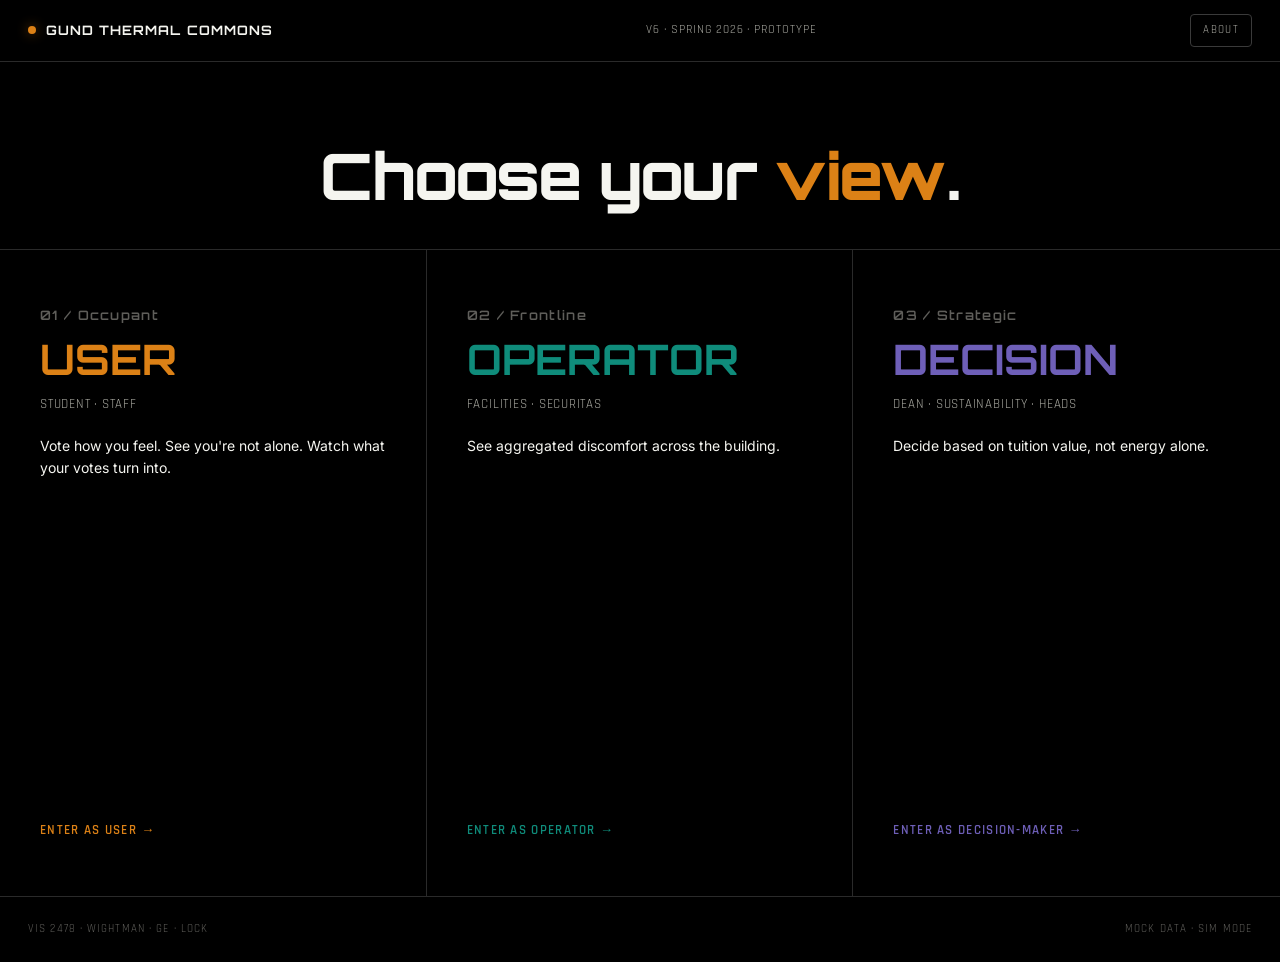
==== index.html @ e9ccb4f0 "Add files via upload" ====
<!DOCTYPE html>
<html lang="en">
<head>
<meta charset="UTF-8">
<meta name="viewport" content="width=device-width, initial-scale=1.0">
<title>Gund Thermal Commons</title>
<link rel="stylesheet" href="shared.css">
</head>
<body>

<header class="topbar">
  <div class="brand">
    <span class="dot"></span>
    Gund Thermal Commons
  </div>
  <div class="center">v6 · Spring 2026 · prototype</div>
  <div class="right">
    <a href="about.html" class="about-link">About</a>
  </div>
</header>

<div class="landing">

  <div class="landing-hero">
    <h1>Choose your <span class="accent">view</span>.</h1>
  </div>

  <div class="entries">

    <a class="entry user" href="user.html">
      <div>
        <div class="num">01 / Occupant</div>
        <h2>USER</h2>
        <div class="role-desc">Student · Staff</div>
        <p class="body-desc">
          Vote how you feel. See you're not alone. Watch what your votes turn into.
        </p>
      </div>
      <div class="arrow-cta">Enter as User →</div>
    </a>

    <a class="entry operator" href="operator.html">
      <div>
        <div class="num">02 / Frontline</div>
        <h2>OPERATOR</h2>
        <div class="role-desc">Facilities · Securitas</div>
        <p class="body-desc">
          See aggregated discomfort across the building.
        </p>
      </div>
      <div class="arrow-cta">Enter as Operator →</div>
    </a>

    <a class="entry decision" href="decision.html">
      <div>
        <div class="num">03 / Strategic</div>
        <h2>DECISION</h2>
        <div class="role-desc">Dean · Sustainability · Heads</div>
        <p class="body-desc">
          Decide based on tuition value, not energy alone.
        </p>
      </div>
      <div class="arrow-cta">Enter as Decision-Maker →</div>
    </a>

  </div>

  <div class="landing-foot">
    <div>VIS 2478 · Wightman · Ge · Lock</div>
    <div>Mock data · Sim mode</div>
  </div>

</div>

</body>
</html>
---- shared.css ----
/* =========================================================================
   GUND THERMAL COMMONS · v6
   Shared visual system across landing + 3 modes + about
   ========================================================================= */

@import url('https://fonts.googleapis.com/css2?family=Orbitron:wght@400;500;600;700;800;900&family=Rajdhani:wght@300;400;500;600;700&family=Inter:wght@300;400;500;600;700&display=swap');

:root {
  /* ---- type ---- */
  --font-display: 'Orbitron', sans-serif;
  --font-h:       'Rajdhani', sans-serif;
  --font-body:    'Inter', sans-serif;

  /* ---- brand ---- */
  --brand-orange: #DC8116;
  --brand-blue:   #2E47CC;

  /* ---- mode accents ---- */
  --user-accent:     var(--brand-orange);  /* warm */
  --user-warm-1:     #E24B4A;              /* very-warm */
  --user-warm-2:     #DC8116;              /* warm */
  --user-neutral:    #C8C5BC;              /* fine */
  --user-cool-1:     #5CB0FF;              /* cold */
  --user-cool-2:     #2E47CC;              /* very-cold */

  --op-accent:       #0F8C7B;              /* teal-leaning bold */
  --op-alert:        #E24B4A;
  --op-confirm:      #4FBB8E;

  --dec-accent:      #3C3489;              /* deep purple, calm */
  --dec-accent-2:    #6E5FB8;              /* lighter purple */

  /* ---- surfaces ---- */
  --bg:           #000000;
  --surface-0:    #0A0A0A;
  --surface-1:    #131313;
  --surface-2:    #1B1B1B;
  --surface-3:    #232323;
  --line:         #2A2A2A;
  --line-strong:  #3A3A3A;

  /* ---- text ---- */
  --text-hi:      #F5F5F0;
  --text-mid:     #A8A8A0;
  --text-low:     #5F5E5A;
  --text-dim:     #38362F;

  /* ---- spacing ---- */
  --gap-xs:  4px;
  --gap-sm:  8px;
  --gap-md:  16px;
  --gap-lg:  24px;
  --gap-xl:  40px;
  --gap-2xl: 64px;

  /* ---- radii ---- */
  --r-sm: 4px;
  --r-md: 8px;
  --r-lg: 12px;
}

/* =========================================================================
   reset
   ========================================================================= */

*, *::before, *::after { box-sizing: border-box; }
html, body { margin: 0; padding: 0; }
body {
  background: var(--bg);
  color: var(--text-hi);
  font-family: var(--font-body);
  font-size: 14px;
  line-height: 1.5;
  -webkit-font-smoothing: antialiased;
  min-height: 100vh;
}
a { color: inherit; text-decoration: none; }
button {
  font-family: inherit;
  font-size: inherit;
  background: none;
  border: none;
  color: inherit;
  cursor: pointer;
  padding: 0;
}
ul, ol { padding: 0; margin: 0; list-style: none; }

/* =========================================================================
   typography utilities
   ========================================================================= */

.t-display {
  font-family: var(--font-display);
  font-weight: 700;
  letter-spacing: -0.01em;
  line-height: 1;
}
.t-display-light {
  font-family: var(--font-display);
  font-weight: 400;
  letter-spacing: 0;
}
.t-h {
  font-family: var(--font-h);
  font-weight: 600;
  letter-spacing: 0.02em;
  text-transform: uppercase;
}
.t-h-light {
  font-family: var(--font-h);
  font-weight: 400;
  letter-spacing: 0.05em;
  text-transform: uppercase;
}
.t-mono-num {
  font-family: var(--font-display);
  font-weight: 500;
  font-variant-numeric: tabular-nums;
  letter-spacing: 0;
}

.eyebrow {
  font-family: var(--font-h);
  font-weight: 500;
  font-size: 11px;
  letter-spacing: 0.18em;
  text-transform: uppercase;
  color: var(--text-low);
}

/* =========================================================================
   topbar (shared across modes)
   ========================================================================= */

.topbar {
  display: flex;
  align-items: center;
  justify-content: space-between;
  padding: 14px 28px;
  border-bottom: 1px solid var(--line);
  background: var(--bg);
  position: sticky;
  top: 0;
  z-index: 50;
}
.topbar .brand {
  display: flex;
  align-items: center;
  gap: 10px;
  font-family: var(--font-display);
  font-weight: 700;
  font-size: 13px;
  letter-spacing: 0.08em;
  text-transform: uppercase;
}
.topbar .brand .dot {
  width: 8px;
  height: 8px;
  border-radius: 50%;
  background: var(--brand-orange);
  box-shadow: 0 0 12px rgba(220, 129, 22, 0.5);
}
.topbar .center {
  display: flex;
  align-items: center;
  gap: 24px;
  font-family: var(--font-h);
  font-size: 12px;
  letter-spacing: 0.08em;
  text-transform: uppercase;
  color: var(--text-mid);
}
.topbar .right {
  display: flex;
  align-items: center;
  gap: 12px;
}

/* mode switcher in topbar */
.mode-switch {
  display: flex;
  align-items: center;
  gap: 0;
  border: 1px solid var(--line-strong);
  border-radius: var(--r-sm);
  overflow: hidden;
}
.mode-switch a {
  padding: 7px 14px;
  font-family: var(--font-h);
  font-size: 11px;
  font-weight: 500;
  letter-spacing: 0.12em;
  text-transform: uppercase;
  color: var(--text-mid);
  border-right: 1px solid var(--line-strong);
  transition: background 0.15s, color 0.15s;
}
.mode-switch a:last-child { border-right: none; }
.mode-switch a:hover { color: var(--text-hi); background: var(--surface-1); }
.mode-switch a.active.user     { background: var(--user-accent);  color: #000; }
.mode-switch a.active.operator { background: var(--op-accent);    color: #000; }
.mode-switch a.active.decision { background: var(--dec-accent-2); color: #fff; }

.about-link {
  font-family: var(--font-h);
  font-size: 11px;
  letter-spacing: 0.12em;
  text-transform: uppercase;
  color: var(--text-mid);
  padding: 7px 12px;
  border: 1px solid var(--line-strong);
  border-radius: var(--r-sm);
}
.about-link:hover { color: var(--text-hi); border-color: var(--text-mid); }

/* mode banner under topbar */
.mode-banner {
  padding: 10px 28px;
  font-family: var(--font-h);
  font-size: 12px;
  font-weight: 500;
  letter-spacing: 0.16em;
  text-transform: uppercase;
  color: #000;
  display: flex;
  align-items: center;
  justify-content: space-between;
}
.mode-banner.user     { background: var(--user-accent); }
.mode-banner.operator { background: var(--op-accent); }
.mode-banner.decision { background: var(--dec-accent-2); color: #fff; }
.mode-banner .right-meta {
  font-family: var(--font-display);
  font-size: 11px;
  letter-spacing: 0.05em;
  font-weight: 500;
}

/* =========================================================================
   layout containers
   ========================================================================= */

main {
  padding: 32px 28px 80px;
  max-width: 1320px;
  margin: 0 auto;
}
section { margin-bottom: 48px; }

/* =========================================================================
   region heads (R1-R7 markers)
   ========================================================================= */

.region-head {
  display: flex;
  align-items: baseline;
  gap: 16px;
  margin-bottom: 16px;
  border-top: 1px solid var(--line);
  padding-top: 16px;
}
.region-head .num {
  font-family: var(--font-display);
  font-weight: 600;
  font-size: 12px;
  color: var(--text-low);
  letter-spacing: 0.05em;
}
.region-head .title {
  font-family: var(--font-h);
  font-weight: 600;
  font-size: 18px;
  letter-spacing: 0.08em;
  text-transform: uppercase;
  color: var(--text-hi);
}
.region-head .desc {
  margin-left: auto;
  font-size: 12px;
  color: var(--text-mid);
}

/* =========================================================================
   cards
   ========================================================================= */

.card {
  background: var(--surface-1);
  border: 1px solid var(--line);
  border-radius: var(--r-md);
  padding: 20px;
}
.card.surface-0  { background: var(--surface-0); }
.card.surface-2  { background: var(--surface-2); }
.card.bordered-orange { border-color: var(--brand-orange); }
.card.bordered-blue   { border-color: var(--brand-blue); }
.card.bordered-teal   { border-color: var(--op-accent); }
.card.bordered-purple { border-color: var(--dec-accent-2); }

.card .lbl {
  font-family: var(--font-h);
  font-weight: 500;
  font-size: 11px;
  letter-spacing: 0.14em;
  text-transform: uppercase;
  color: var(--text-low);
  margin-bottom: 6px;
}
.card .v {
  font-family: var(--font-display);
  font-weight: 700;
  font-size: 32px;
  line-height: 1;
  color: var(--text-hi);
}
.card .v .unit {
  font-family: var(--font-h);
  font-weight: 400;
  font-size: 14px;
  color: var(--text-mid);
  margin-left: 4px;
}
.card .sub {
  margin-top: 10px;
  font-size: 12px;
  color: var(--text-mid);
  line-height: 1.5;
}

/* =========================================================================
   R5 consequence (cross-mode highlighted)
   ========================================================================= */

.consequence {
  background: linear-gradient(135deg, #1a1108 0%, #0F0F0F 60%);
  border: 1px solid var(--brand-orange);
  border-radius: var(--r-md);
  padding: 28px;
  position: relative;
  overflow: hidden;
}
.consequence::before {
  content: '';
  position: absolute;
  top: 0;
  left: 0;
  right: 0;
  height: 2px;
  background: linear-gradient(90deg, var(--brand-orange), transparent);
}
.consequence .eyebrow {
  color: var(--brand-orange);
  margin-bottom: 12px;
}
.consequence .row {
  display: flex;
  gap: 28px;
  margin-bottom: 18px;
  padding-bottom: 18px;
  border-bottom: 1px solid rgba(220, 129, 22, 0.25);
}
.consequence .row:last-of-type { border-bottom: none; padding-bottom: 0; margin-bottom: 0; }
.consequence .row.minor { opacity: 0.5; }
.consequence .row .arrow {
  font-family: var(--font-display);
  color: var(--brand-orange);
  font-size: 22px;
  line-height: 1;
}
.consequence .row .label {
  flex: 1;
  font-family: var(--font-h);
  font-size: 14px;
  font-weight: 500;
  letter-spacing: 0.04em;
  color: var(--text-hi);
}
.consequence .row .label .small {
  display: block;
  font-family: var(--font-body);
  font-size: 11px;
  font-weight: 400;
  color: var(--text-mid);
  letter-spacing: 0;
  text-transform: none;
  margin-top: 4px;
}
.consequence .row .value {
  font-family: var(--font-display);
  font-weight: 700;
  font-size: 26px;
  color: var(--brand-orange);
  text-align: right;
  white-space: nowrap;
}
.consequence .row .value .pct {
  display: block;
  font-family: var(--font-h);
  font-weight: 400;
  font-size: 11px;
  color: var(--text-mid);
  margin-top: 4px;
  letter-spacing: 0.08em;
}
.consequence .footer-line {
  margin-top: 16px;
  font-size: 12px;
  color: var(--text-mid);
  font-style: italic;
  border-top: 1px dashed rgba(220, 129, 22, 0.25);
  padding-top: 14px;
}

/* =========================================================================
   USER mode — vote buttons (5-tier)
   ========================================================================= */

.vote-grid {
  display: grid;
  grid-template-columns: repeat(5, 1fr);
  gap: 10px;
  margin-top: 24px;
}
.vote-btn {
  display: flex;
  flex-direction: column;
  align-items: center;
  gap: 14px;
  padding: 22px 12px;
  background: var(--surface-1);
  border: 1px solid var(--line);
  border-radius: var(--r-md);
  cursor: pointer;
  transition: transform 0.15s, border-color 0.15s, background 0.15s;
}
.vote-btn:hover { transform: translateY(-2px); border-color: var(--text-mid); }
.vote-btn .swatch {
  width: 48px;
  height: 48px;
  border-radius: 50%;
}
.vote-btn[data-vote="very-cold"] .swatch { background: var(--user-cool-2); }
.vote-btn[data-vote="cold"]      .swatch { background: var(--user-cool-1); }
.vote-btn[data-vote="fine"]      .swatch { background: var(--user-neutral); }
.vote-btn[data-vote="warm"]      .swatch { background: var(--user-warm-2); }
.vote-btn[data-vote="very-warm"] .swatch { background: var(--user-warm-1); }
.vote-btn .label {
  font-family: var(--font-h);
  font-weight: 500;
  font-size: 11px;
  letter-spacing: 0.12em;
  text-transform: uppercase;
  color: var(--text-mid);
  text-align: center;
  line-height: 1.3;
}
.vote-btn.is-mine {
  background: var(--surface-3);
  border-color: var(--brand-orange);
}
.vote-btn.is-mine .label { color: var(--text-hi); }

/* =========================================================================
   USER mode — brick stack (post-vote)
   ========================================================================= */

.stack-section {
  margin-top: 28px;
  padding: 24px;
  background: var(--surface-1);
  border: 1px solid var(--line);
  border-radius: var(--r-md);
}
.stack-head {
  display: flex;
  justify-content: space-between;
  align-items: baseline;
  margin-bottom: 24px;
}
.stack-head .title {
  font-family: var(--font-h);
  font-weight: 600;
  font-size: 13px;
  letter-spacing: 0.10em;
  text-transform: uppercase;
}
.stack-head .meta {
  font-family: var(--font-display);
  font-size: 11px;
  font-weight: 500;
  color: var(--text-mid);
}
.stack {
  display: grid;
  grid-template-columns: repeat(5, 1fr);
  gap: 10px;
  height: 240px;
  align-items: end;
}
.stack-col {
  display: flex;
  flex-direction: column;
  align-items: center;
  position: relative;
  justify-content: flex-end;
  height: 100%;
}
.stack-col .col-bricks {
  display: flex;
  flex-direction: column-reverse;
  align-items: center;
  gap: 3px;
  min-height: 8px;
}
.brick {
  width: 50px;
  height: 14px;
  border-radius: 2px;
  background: var(--user-neutral);
  animation: brickDrop 0.45s cubic-bezier(0.34, 1.56, 0.64, 1);
}
.brick.is-mine {
  outline: 2px solid var(--brand-orange);
  outline-offset: 2px;
  animation: brickDropMine 0.6s cubic-bezier(0.34, 1.56, 0.64, 1);
}
.stack-col[data-vote="very-cold"] .brick { background: var(--user-cool-2); }
.stack-col[data-vote="cold"]      .brick { background: var(--user-cool-1); }
.stack-col[data-vote="fine"]      .brick { background: var(--user-neutral); }
.stack-col[data-vote="warm"]      .brick { background: var(--user-warm-2); }
.stack-col[data-vote="very-warm"] .brick { background: var(--user-warm-1); }
.stack-col .col-label {
  margin-top: 10px;
  font-family: var(--font-h);
  font-size: 10px;
  letter-spacing: 0.10em;
  text-transform: uppercase;
  color: var(--text-low);
  text-align: center;
}
.stack-col .col-count {
  font-family: var(--font-display);
  font-weight: 600;
  font-size: 14px;
  color: var(--text-mid);
  margin-bottom: 6px;
}
.stack-col.has-votes .col-count { color: var(--text-hi); }

@keyframes brickDrop {
  0%   { transform: translateY(-30px); opacity: 0; }
  100% { transform: translateY(0); opacity: 1; }
}
@keyframes brickDropMine {
  0%   { transform: translateY(-60px) scale(0.8); opacity: 0; }
  60%  { transform: translateY(4px) scale(1.05); opacity: 1; }
  100% { transform: translateY(0) scale(1); opacity: 1; }
}

/* post-vote readout */
.post-vote {
  margin-top: 24px;
  padding: 20px;
  background: var(--surface-2);
  border-radius: var(--r-md);
  border: 1px solid var(--line);
  display: none;
}
.post-vote.is-shown { display: block; }
.post-vote .you-said {
  font-family: var(--font-h);
  font-size: 16px;
  font-weight: 500;
  letter-spacing: 0.04em;
  margin-bottom: 8px;
}
.post-vote .you-said .vote-word { color: var(--brand-orange); font-weight: 700; }
.post-vote .alone-line {
  font-family: var(--font-h);
  font-size: 13px;
  color: var(--text-mid);
  letter-spacing: 0.04em;
}
.post-vote .alone-line strong {
  color: var(--text-hi);
  font-family: var(--font-display);
  font-weight: 700;
}

/* history bar */
.history-section {
  margin-top: 24px;
  padding: 24px;
  background: var(--surface-1);
  border: 1px solid var(--line);
  border-radius: var(--r-md);
}
.history-bar {
  display: flex;
  height: 48px;
  border-radius: var(--r-sm);
  overflow: hidden;
  margin-top: 16px;
  background: var(--surface-3);
}
.history-bar .seg {
  flex: 1;
  display: flex;
  flex-direction: column;
  border-right: 1px solid var(--bg);
}
.history-bar .seg:last-child { border-right: none; }
.history-bar .seg .part { width: 100%; }
.history-axis {
  display: flex;
  justify-content: space-between;
  margin-top: 8px;
  font-family: var(--font-h);
  font-size: 10px;
  letter-spacing: 0.10em;
  text-transform: uppercase;
  color: var(--text-low);
}

/* =========================================================================
   OPERATOR mode — heatmap, action buttons
   ========================================================================= */

.heatmap-grid {
  display: grid;
  grid-template-columns: 60px repeat(5, 1fr);
  gap: 6px;
  align-items: center;
  margin-top: 20px;
}
.heatmap-grid .row-label {
  font-family: var(--font-h);
  font-weight: 600;
  font-size: 13px;
  letter-spacing: 0.06em;
  text-align: right;
  padding-right: 8px;
}
.heatmap-cell {
  height: 64px;
  border-radius: var(--r-sm);
  display: flex;
  align-items: center;
  justify-content: center;
  font-family: var(--font-display);
  font-weight: 600;
  font-size: 14px;
  position: relative;
  cursor: pointer;
  transition: transform 0.15s;
}
.heatmap-cell:hover { transform: scale(1.05); }
.heatmap-cell.empty { background: var(--surface-1); color: var(--text-low); }
.heatmap-cell.cold-1 { background: rgba(46, 71, 204, 0.20); color: #fff; }
.heatmap-cell.cold-2 { background: rgba(46, 71, 204, 0.45); color: #fff; }
.heatmap-cell.cold-3 { background: rgba(46, 71, 204, 0.75); color: #fff; }
.heatmap-cell.warm-1 { background: rgba(220, 129, 22, 0.20); color: #fff; }
.heatmap-cell.warm-2 { background: rgba(220, 129, 22, 0.45); color: #fff; }
.heatmap-cell.warm-3 { background: rgba(220, 129, 22, 0.75); color: #fff; }
.heatmap-cell .alert-dot {
  position: absolute;
  top: 6px;
  right: 6px;
  width: 6px;
  height: 6px;
  border-radius: 50%;
  background: var(--op-alert);
  box-shadow: 0 0 8px var(--op-alert);
}
.heatmap-grid .col-label {
  font-family: var(--font-h);
  font-size: 11px;
  letter-spacing: 0.10em;
  text-transform: uppercase;
  color: var(--text-mid);
  text-align: center;
}

/* action buttons */
.actions {
  display: grid;
  grid-template-columns: repeat(2, 1fr);
  gap: 10px;
  margin-top: 20px;
}
.action-btn {
  display: flex;
  align-items: center;
  gap: 12px;
  padding: 16px 20px;
  background: var(--surface-1);
  border: 1px solid var(--line);
  border-radius: var(--r-md);
  text-align: left;
  font-family: var(--font-h);
  font-weight: 500;
  font-size: 13px;
  letter-spacing: 0.04em;
  color: var(--text-hi);
  cursor: pointer;
  transition: border-color 0.15s, background 0.15s;
}
.action-btn:hover { border-color: var(--op-accent); background: var(--surface-2); }
.action-btn .icon {
  width: 36px;
  height: 36px;
  border-radius: var(--r-sm);
  background: var(--op-accent);
  color: #000;
  display: flex;
  align-items: center;
  justify-content: center;
  font-family: var(--font-display);
  font-weight: 700;
  font-size: 18px;
}
.action-btn.confirm-flash { background: var(--op-confirm); border-color: var(--op-confirm); color: #000; }

/* plan view (migrated from v5, OPERATOR mode) */
.plan-stage {
  background: var(--surface-0);
  border: 1px solid var(--line);
  border-radius: var(--r-md);
  padding: 18px;
  margin-top: 16px;
}
.plan-tabs {
  display: flex;
  gap: 6px;
  margin-bottom: 14px;
  border-bottom: 1px solid var(--line);
  padding-bottom: 14px;
}
.plan-tab {
  padding: 8px 16px;
  font-family: var(--font-h);
  font-size: 12px;
  font-weight: 600;
  letter-spacing: 0.10em;
  text-transform: uppercase;
  background: var(--surface-1);
  border: 1px solid var(--line);
  border-radius: var(--r-sm);
  color: var(--text-mid);
  cursor: pointer;
  transition: background 0.15s, color 0.15s, border-color 0.15s;
}
.plan-tab:hover { color: var(--text-hi); border-color: var(--text-mid); }
.plan-tab.is-active {
  background: var(--op-accent);
  color: #000;
  border-color: var(--op-accent);
}
.plan-svg-wrap {
  width: 100%;
  background: var(--bg);
  border-radius: var(--r-sm);
  overflow: hidden;
}
.plan-svg-wrap svg {
  width: 100%;
  height: auto;
  display: block;
}
.plan-meta {
  display: flex;
  justify-content: space-between;
  align-items: baseline;
  padding: 10px 4px 14px;
  border-bottom: 1px dashed var(--line);
  margin-bottom: 14px;
}
.plan-meta .head {
  font-family: var(--font-h);
  font-size: 13px;
  letter-spacing: 0.05em;
  color: var(--text-hi);
}
.plan-meta .head em { color: var(--brand-orange); font-style: normal; font-weight: 600; }
.plan-meta .nbox {
  font-family: var(--font-display);
  font-size: 22px;
  font-weight: 700;
  color: var(--text-hi);
}
.plan-meta .nbox .lbl {
  display: block;
  font-family: var(--font-h);
  font-size: 10px;
  font-weight: 400;
  letter-spacing: 0.10em;
  color: var(--text-low);
  text-transform: uppercase;
}
.plan-body {
  font-size: 13px;
  color: var(--text-mid);
  line-height: 1.55;
  margin-top: 12px;
}
.plan-body strong { color: var(--brand-orange); font-weight: 600; }
.plan-legend {
  display: flex;
  gap: 24px;
  margin-top: 14px;
  padding-top: 14px;
  border-top: 1px dashed var(--line);
  font-family: var(--font-h);
  font-size: 11px;
  letter-spacing: 0.08em;
  text-transform: uppercase;
  color: var(--text-mid);
}
.plan-legend .legend-item {
  display: inline-flex;
  align-items: center;
  gap: 8px;
}
.plan-legend .swatch-dot {
  width: 12px;
  height: 12px;
  border-radius: 50%;
  display: inline-block;
}

/* tickets queue */
.tickets-queue {
  display: flex;
  flex-direction: column;
  gap: 8px;
  margin-top: 16px;
}
.ticket-row {
  display: flex;
  align-items: center;
  gap: 14px;
  padding: 12px 16px;
  background: var(--surface-1);
  border: 1px solid var(--line);
  border-radius: var(--r-sm);
  font-size: 13px;
}
.ticket-row .ticket-zone {
  font-family: var(--font-display);
  font-weight: 600;
  font-size: 12px;
  letter-spacing: 0.05em;
  color: var(--op-accent);
  min-width: 56px;
}
.ticket-row .ticket-desc { flex: 1; color: var(--text-hi); }
.ticket-row .ticket-meta { font-family: var(--font-h); font-size: 11px; color: var(--text-mid); letter-spacing: 0.06em; }

/* =========================================================================
   USER mode — R3.5 loop closure feed (what the operator just did)
   ========================================================================= */

.action-feed {
  display: flex;
  flex-direction: column;
  gap: 10px;
  margin-top: 16px;
}
.action-row {
  display: flex;
  align-items: center;
  gap: 14px;
  padding: 14px 18px;
  background: var(--surface-1);
  border: 1px solid var(--line);
  border-left: 3px solid var(--brand-orange, #DC8116);
  border-radius: var(--r-sm);
  font-size: 13px;
}
.action-row .action-arrow {
  color: var(--brand-orange, #DC8116);
  font-family: var(--font-display);
  font-size: 18px;
  line-height: 1;
}
.action-row .action-body {
  flex: 1;
  color: var(--text-hi);
  line-height: 1.4;
}
.action-row .action-actor {
  font-family: var(--font-h);
  font-weight: 600;
  letter-spacing: 0.04em;
  color: #F5F5F0;
  margin-right: 6px;
}
.action-row .action-verb { color: var(--text-mid); }
.action-row .action-time {
  font-family: var(--font-h);
  font-size: 11px;
  color: var(--text-mid);
  letter-spacing: 0.06em;
  white-space: nowrap;
}
.action-empty {
  padding: 20px;
  text-align: center;
  font-size: 13px;
  color: var(--text-mid);
  font-style: italic;
  background: var(--surface-1);
  border: 1px dashed var(--line);
  border-radius: var(--r-sm);
}

/* =========================================================================
   DECISION mode — 6-dim gauge, scenario cards, what if sliders
   ========================================================================= */

.dim-gauge {
  display: grid;
  grid-template-columns: repeat(6, 1fr);
  gap: 10px;
  margin-top: 20px;
}
.dim-cell {
  background: var(--surface-1);
  border: 1px solid var(--line);
  border-radius: var(--r-md);
  padding: 18px 14px;
  position: relative;
}
.dim-cell .dim-name {
  font-family: var(--font-h);
  font-weight: 500;
  font-size: 11px;
  letter-spacing: 0.10em;
  text-transform: uppercase;
  color: var(--text-mid);
}
.dim-cell .dim-val {
  font-family: var(--font-display);
  font-weight: 700;
  font-size: 28px;
  margin-top: 8px;
  color: var(--text-hi);
}
.dim-cell .dim-trend {
  margin-top: 6px;
  font-family: var(--font-h);
  font-size: 11px;
  letter-spacing: 0.08em;
  color: var(--text-mid);
}
.dim-cell .dim-trend.up    { color: #4FBB8E; }
.dim-cell .dim-trend.down  { color: var(--op-alert); }
.dim-cell .dim-trend.flat  { color: var(--text-mid); }

/* scenario cards */
.scenarios {
  display: grid;
  grid-template-columns: repeat(3, 1fr);
  gap: 16px;
  margin-top: 20px;
}
.scenario-card {
  background: var(--surface-1);
  border: 1px solid var(--line);
  border-radius: var(--r-md);
  padding: 22px;
  position: relative;
}
.scenario-card.featured {
  border-color: var(--brand-orange);
  background: linear-gradient(135deg, #1a1108 0%, var(--surface-1) 70%);
}
.scenario-card .featured-tag {
  position: absolute;
  top: 16px;
  right: 16px;
  font-family: var(--font-h);
  font-weight: 600;
  font-size: 10px;
  letter-spacing: 0.14em;
  text-transform: uppercase;
  color: var(--brand-orange);
}
.scenario-card .num {
  font-family: var(--font-display);
  font-weight: 600;
  font-size: 12px;
  letter-spacing: 0.10em;
  color: var(--text-low);
}
.scenario-card .name {
  font-family: var(--font-h);
  font-weight: 600;
  font-size: 18px;
  letter-spacing: 0.04em;
  margin-top: 4px;
  color: var(--text-hi);
}
.scenario-card .arch {
  margin-top: 4px;
  font-family: var(--font-h);
  font-size: 11px;
  letter-spacing: 0.08em;
  text-transform: uppercase;
  color: var(--text-mid);
}
.scenario-card .what {
  margin-top: 14px;
  font-size: 13px;
  color: var(--text-hi);
  line-height: 1.55;
}
.scenario-card .what em {
  display: block;
  margin-top: 8px;
  font-style: normal;
  color: var(--text-mid);
  font-size: 12px;
}
.scenario-card .grid-meta {
  display: grid;
  grid-template-columns: repeat(2, 1fr);
  gap: 10px 18px;
  margin-top: 16px;
  padding-top: 16px;
  border-top: 1px solid var(--line);
}
.scenario-card .gm .lbl {
  font-family: var(--font-h);
  font-size: 10px;
  letter-spacing: 0.10em;
  text-transform: uppercase;
  color: var(--text-low);
}
.scenario-card .gm .v {
  font-family: var(--font-display);
  font-weight: 600;
  font-size: 14px;
  margin-top: 2px;
  color: var(--text-hi);
}

/* what if sliders */
.whatif {
  display: grid;
  grid-template-columns: 1fr 1.4fr;
  gap: 24px;
  margin-top: 24px;
}
.controls-card {
  background: var(--surface-1);
  border: 1px solid var(--line);
  border-radius: var(--r-md);
  padding: 22px;
}
.controls-card h3 {
  font-family: var(--font-h);
  font-weight: 600;
  font-size: 14px;
  letter-spacing: 0.10em;
  text-transform: uppercase;
  margin: 0 0 4px;
}
.controls-card .sub {
  font-size: 12px;
  color: var(--text-mid);
  margin-bottom: 24px;
}
.phase {
  margin-top: 18px;
  padding-top: 14px;
  border-top: 1px solid var(--line);
}
.phase:first-of-type { border-top: none; padding-top: 0; }
.phase .row {
  display: flex;
  justify-content: space-between;
  align-items: baseline;
  margin-bottom: 6px;
}
.phase .name {
  font-family: var(--font-h);
  font-weight: 600;
  font-size: 13px;
  letter-spacing: 0.06em;
}
.phase .name .n {
  font-family: var(--font-display);
  font-weight: 700;
  margin-right: 8px;
  color: var(--brand-orange);
}
.phase .pct {
  font-family: var(--font-display);
  font-weight: 700;
  font-size: 18px;
  color: var(--text-hi);
}
.phase .desc {
  font-size: 11px;
  color: var(--text-mid);
  margin-bottom: 10px;
}
.slider {
  width: 100%;
  -webkit-appearance: none;
  appearance: none;
  height: 6px;
  background: var(--surface-3);
  border-radius: 3px;
  outline: none;
}
.slider::-webkit-slider-thumb {
  -webkit-appearance: none;
  width: 18px;
  height: 18px;
  background: var(--brand-orange);
  border-radius: 50%;
  cursor: pointer;
  border: 2px solid var(--bg);
}
.slider::-moz-range-thumb {
  width: 18px;
  height: 18px;
  background: var(--brand-orange);
  border-radius: 50%;
  cursor: pointer;
  border: 2px solid var(--bg);
}
.presets {
  display: flex;
  gap: 6px;
  margin-top: 22px;
  padding-top: 18px;
  border-top: 1px solid var(--line);
  flex-wrap: wrap;
}
.preset {
  padding: 7px 12px;
  font-family: var(--font-h);
  font-size: 11px;
  font-weight: 500;
  letter-spacing: 0.08em;
  text-transform: uppercase;
  background: var(--surface-2);
  border: 1px solid var(--line);
  border-radius: var(--r-sm);
  color: var(--text-mid);
  cursor: pointer;
}
.preset:hover { color: var(--text-hi); border-color: var(--text-mid); }
.preset.is-active { background: var(--brand-orange); color: #000; border-color: var(--brand-orange); }

.predictions-card {
  background: var(--surface-1);
  border: 1px solid var(--line);
  border-radius: var(--r-md);
  padding: 22px;
}
.metric-row {
  display: grid;
  grid-template-columns: 1.4fr 0.6fr 1.6fr 1fr;
  gap: 14px;
  align-items: center;
  padding: 14px 0;
  border-top: 1px solid var(--line);
}
.metric-row:first-of-type { border-top: none; padding-top: 0; }
.metric-row .name {
  font-family: var(--font-h);
  font-weight: 600;
  font-size: 13px;
  letter-spacing: 0.04em;
}
.metric-row .name .code {
  font-family: var(--font-display);
  font-weight: 700;
  color: var(--brand-orange);
  margin-right: 8px;
}
.metric-row .name .sub {
  display: block;
  font-family: var(--font-body);
  font-weight: 400;
  font-size: 11px;
  color: var(--text-mid);
  letter-spacing: 0;
  text-transform: none;
  margin-top: 2px;
}
.metric-row .now-val .lbl,
.metric-row .future .lbl {
  font-family: var(--font-h);
  font-size: 10px;
  letter-spacing: 0.10em;
  text-transform: uppercase;
  color: var(--text-low);
}
.metric-row .now-val .v,
.metric-row .future .v {
  font-family: var(--font-display);
  font-weight: 700;
  font-size: 18px;
}
.metric-row .future .v { color: var(--brand-orange); }
.metric-row .range-bar {
  position: relative;
  height: 8px;
  background: var(--surface-3);
  border-radius: 4px;
}
.metric-row .range-fill {
  position: absolute;
  top: 0;
  bottom: 0;
  background: rgba(220, 129, 22, 0.4);
  border-radius: 4px;
  left: 0;
  width: 0;
}
.metric-row .range-current {
  position: absolute;
  top: -3px;
  bottom: -3px;
  width: 3px;
  background: var(--brand-orange);
  left: 0;
}
.metric-row .range-baseline {
  position: absolute;
  top: -3px;
  bottom: -3px;
  width: 1px;
  background: var(--text-mid);
}
.metric-row .range-text {
  font-family: var(--font-display);
  font-size: 11px;
  color: var(--text-mid);
  margin-top: 4px;
}

/* coalition heatmap (decision mode R3) */
.coalition-table {
  width: 100%;
  border-collapse: separate;
  border-spacing: 4px;
  margin-top: 20px;
}
.coalition-table th {
  font-family: var(--font-h);
  font-weight: 500;
  font-size: 11px;
  letter-spacing: 0.10em;
  text-transform: uppercase;
  color: var(--text-mid);
  padding: 8px 10px;
  text-align: center;
}
.coalition-table th.left { text-align: left; }
.coalition-table th.featured { color: var(--brand-orange); }
.coalition-table td {
  padding: 12px 10px;
  font-family: var(--font-display);
  font-weight: 600;
  font-size: 14px;
  text-align: center;
  border-radius: var(--r-sm);
}
.coalition-table td.row-label {
  text-align: left;
  font-family: var(--font-h);
  font-size: 12px;
  letter-spacing: 0.04em;
  font-weight: 500;
  color: var(--text-hi);
  background: var(--surface-1);
}
.coalition-table td.score-pp2 { background: #2A5A18; color: #C0DD97; }
.coalition-table td.score-p2  { background: #3F7E20; color: #C0DD97; }
.coalition-table td.score-p1  { background: #4D7E2C; color: #D8E8AB; }
.coalition-table td.score-0   { background: var(--surface-2); color: var(--text-mid); }
.coalition-table td.score-n1  { background: #6B2C2C; color: #F7C1C1; }
.coalition-table td.score-n2  { background: #8E2929; color: #F7C1C1; }
.coalition-table td.featured-col { outline: 2px solid var(--brand-orange); outline-offset: -2px; }
.coalition-table tr.total td { font-size: 16px; padding-top: 16px; padding-bottom: 16px; }

/* =========================================================================
   landing page
   ========================================================================= */

.landing {
  min-height: 100vh;
  display: flex;
  flex-direction: column;
}
.landing-hero {
  flex: 0 0 auto;
  padding: 80px 28px 40px;
  text-align: center;
  border-bottom: 1px solid var(--line);
}
.landing-hero .eyebrow { color: var(--brand-orange); margin-bottom: 16px; }
.landing-hero h1 {
  font-family: var(--font-display);
  font-weight: 800;
  font-size: 64px;
  line-height: 1.05;
  margin: 0;
  letter-spacing: -0.02em;
}
.landing-hero h1 .accent { color: var(--brand-orange); }
.landing-hero .tag {
  margin-top: 24px;
  font-family: var(--font-h);
  font-size: 16px;
  letter-spacing: 0.04em;
  color: var(--text-mid);
  max-width: 720px;
  margin-left: auto;
  margin-right: auto;
}
.entries {
  flex: 1;
  display: grid;
  grid-template-columns: repeat(3, 1fr);
  gap: 0;
}
.entry {
  display: flex;
  flex-direction: column;
  justify-content: space-between;
  padding: 56px 40px;
  border-right: 1px solid var(--line);
  text-decoration: none;
  color: inherit;
  cursor: pointer;
  transition: background 0.2s;
  position: relative;
  min-height: 480px;
}
.entry:last-child { border-right: none; }
.entry:hover { background: var(--surface-1); }
.entry .num {
  font-family: var(--font-display);
  font-weight: 600;
  font-size: 13px;
  letter-spacing: 0.10em;
  color: var(--text-low);
}
.entry h2 {
  font-family: var(--font-display);
  font-weight: 700;
  font-size: 42px;
  line-height: 1.05;
  margin: 12px 0 0;
}
.entry .role-desc {
  margin-top: 14px;
  font-family: var(--font-h);
  font-size: 13px;
  letter-spacing: 0.06em;
  text-transform: uppercase;
  color: var(--text-mid);
}
.entry .body-desc {
  margin-top: 20px;
  font-size: 14px;
  line-height: 1.6;
  color: var(--text-hi);
}
.entry .arrow-cta {
  margin-top: 32px;
  display: inline-flex;
  align-items: center;
  gap: 12px;
  font-family: var(--font-h);
  font-weight: 600;
  font-size: 13px;
  letter-spacing: 0.10em;
  text-transform: uppercase;
}
.entry.user h2,     .entry.user .arrow-cta     { color: var(--user-accent); }
.entry.operator h2, .entry.operator .arrow-cta { color: var(--op-accent); }
.entry.decision h2, .entry.decision .arrow-cta { color: var(--dec-accent-2); }

.landing-foot {
  padding: 24px 28px;
  border-top: 1px solid var(--line);
  display: flex;
  justify-content: space-between;
  font-family: var(--font-h);
  font-size: 11px;
  letter-spacing: 0.10em;
  text-transform: uppercase;
  color: var(--text-low);
}

/* =========================================================================
   about page
   ========================================================================= */

.about-body {
  max-width: 760px;
  margin: 0 auto;
  padding: 64px 28px 80px;
}
.about-body h1 {
  font-family: var(--font-display);
  font-weight: 700;
  font-size: 36px;
  margin: 0 0 16px;
  letter-spacing: -0.01em;
}
.about-body .lead {
  font-family: var(--font-h);
  font-size: 16px;
  color: var(--text-mid);
  margin-bottom: 48px;
  letter-spacing: 0.02em;
}
.about-body h2 {
  font-family: var(--font-h);
  font-weight: 600;
  font-size: 18px;
  letter-spacing: 0.08em;
  text-transform: uppercase;
  margin-top: 40px;
  margin-bottom: 12px;
  color: var(--brand-orange);
}
.about-body p {
  font-size: 15px;
  line-height: 1.7;
  margin: 0 0 14px;
  color: var(--text-hi);
}
.about-body .mech-list {
  display: grid;
  grid-template-columns: 1fr 1fr;
  gap: 14px;
  margin-top: 12px;
}
.about-body .mech-card {
  padding: 16px;
  background: var(--surface-1);
  border: 1px solid var(--line);
  border-radius: var(--r-md);
}
.about-body .mech-card .name {
  font-family: var(--font-h);
  font-weight: 600;
  font-size: 13px;
  letter-spacing: 0.06em;
  color: var(--brand-orange);
  margin-bottom: 6px;
}
.about-body .mech-card .desc {
  font-size: 13px;
  color: var(--text-hi);
  line-height: 1.5;
}
.about-body .mech-card .src {
  margin-top: 8px;
  font-family: var(--font-h);
  font-size: 11px;
  color: var(--text-low);
  letter-spacing: 0.04em;
}

/* =========================================================================
   footer (shared)
   ========================================================================= */

footer.foot {
  padding: 24px 28px;
  border-top: 1px solid var(--line);
  display: flex;
  justify-content: space-between;
  font-family: var(--font-h);
  font-size: 11px;
  letter-spacing: 0.10em;
  text-transform: uppercase;
  color: var(--text-low);
}

/* =========================================================================
   utilities
   ========================================================================= */

.row-2 { display: grid; grid-template-columns: 1fr 1fr; gap: 16px; }
.row-3 { display: grid; grid-template-columns: 1fr 1fr 1fr; gap: 16px; }
.row-4 { display: grid; grid-template-columns: repeat(4, 1fr); gap: 12px; }
.spacer-md { height: 24px; }
.spacer-lg { height: 48px; }

@media (max-width: 880px) {
  .entries { grid-template-columns: 1fr; }
  .entry { border-right: none; border-bottom: 1px solid var(--line); min-height: auto; }
  .vote-grid { grid-template-columns: repeat(2, 1fr); }
  .scenarios, .row-3 { grid-template-columns: 1fr; }
  .dim-gauge { grid-template-columns: repeat(2, 1fr); }
  .whatif { grid-template-columns: 1fr; }
  .landing-hero h1 { font-size: 40px; }
}
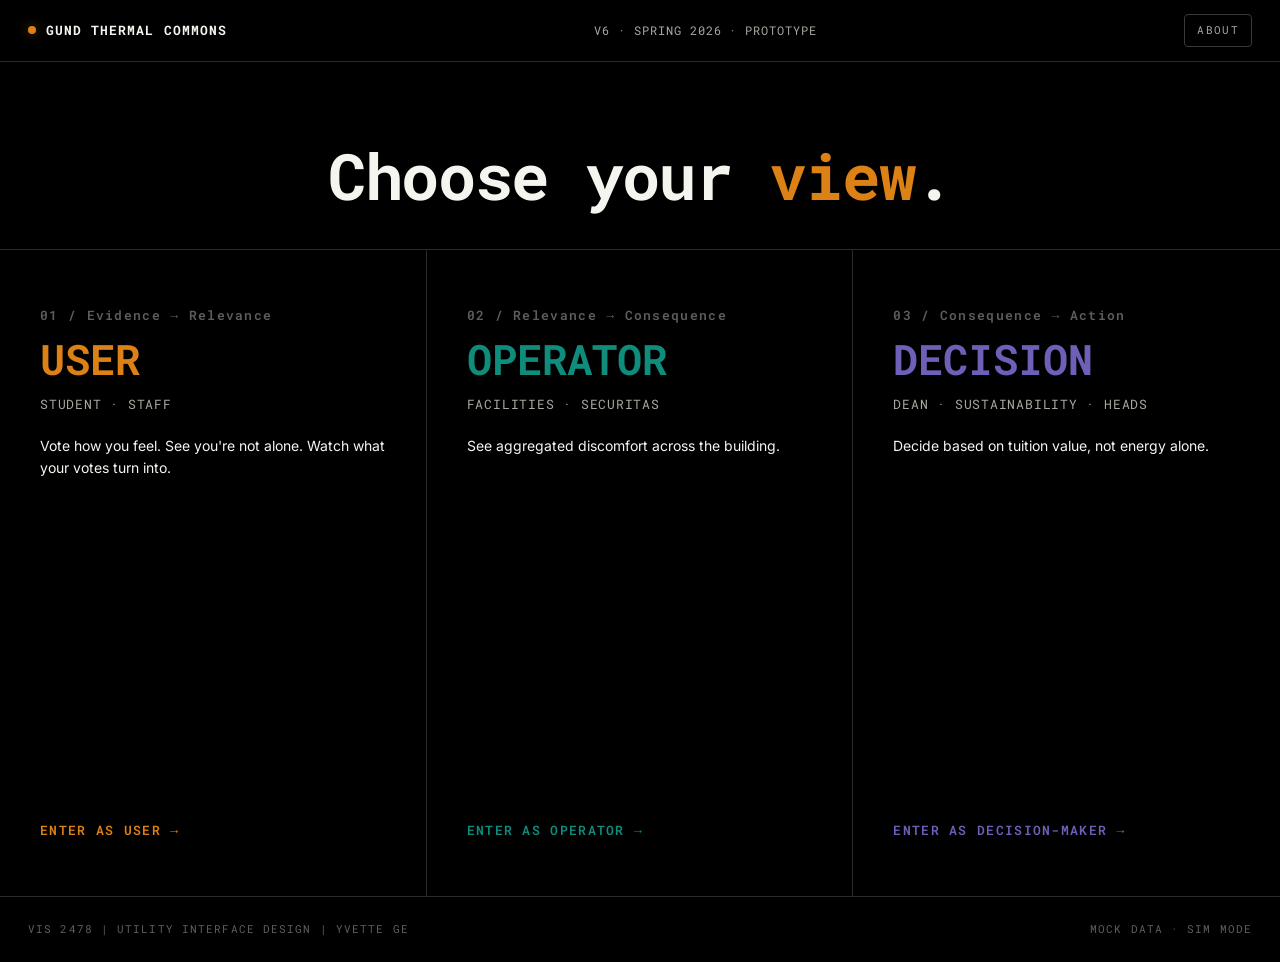
==== commit 7abc8d63: "Update thermalcomfort site content and interactions" ====
--- a/index.html
+++ b/index.html
@@ -29,7 +29,7 @@
 
     <a class="entry user" href="user.html">
       <div>
-        <div class="num">01 / Occupant</div>
+        <div class="num">01 / Evidence → Relevance</div>
         <h2>USER</h2>
         <div class="role-desc">Student · Staff</div>
         <p class="body-desc">
@@ -41,7 +41,7 @@
 
     <a class="entry operator" href="operator.html">
       <div>
-        <div class="num">02 / Frontline</div>
+        <div class="num">02 / Relevance → Consequence</div>
         <h2>OPERATOR</h2>
         <div class="role-desc">Facilities · Securitas</div>
         <p class="body-desc">
@@ -53,7 +53,7 @@
 
     <a class="entry decision" href="decision.html">
       <div>
-        <div class="num">03 / Strategic</div>
+        <div class="num">03 / Consequence → Action</div>
         <h2>DECISION</h2>
         <div class="role-desc">Dean · Sustainability · Heads</div>
         <p class="body-desc">
@@ -66,7 +66,7 @@
   </div>
 
   <div class="landing-foot">
-    <div>VIS 2478 · Wightman · Ge · Lock</div>
+    <div>VIS 2478 | Utility Interface Design | Yvette Ge</div>
     <div>Mock data · Sim mode</div>
   </div>
 
--- a/shared.css
+++ b/shared.css
@@ -3,12 +3,12 @@
    Shared visual system across landing + 3 modes + about
    ========================================================================= */
 
-@import url('https://fonts.googleapis.com/css2?family=Orbitron:wght@400;500;600;700;800;900&family=Rajdhani:wght@300;400;500;600;700&family=Inter:wght@300;400;500;600;700&display=swap');
+@import url('https://fonts.googleapis.com/css2?family=Inter:wght@400;500;600;700&family=Roboto+Mono:wght@400;500;600;700&display=swap');
 
 :root {
   /* ---- type ---- */
-  --font-display: 'Orbitron', sans-serif;
-  --font-h:       'Rajdhani', sans-serif;
+  --font-display: 'Roboto Mono', monospace;
+  --font-h:       'Roboto Mono', monospace;
   --font-body:    'Inter', sans-serif;
 
   /* ---- brand ---- */
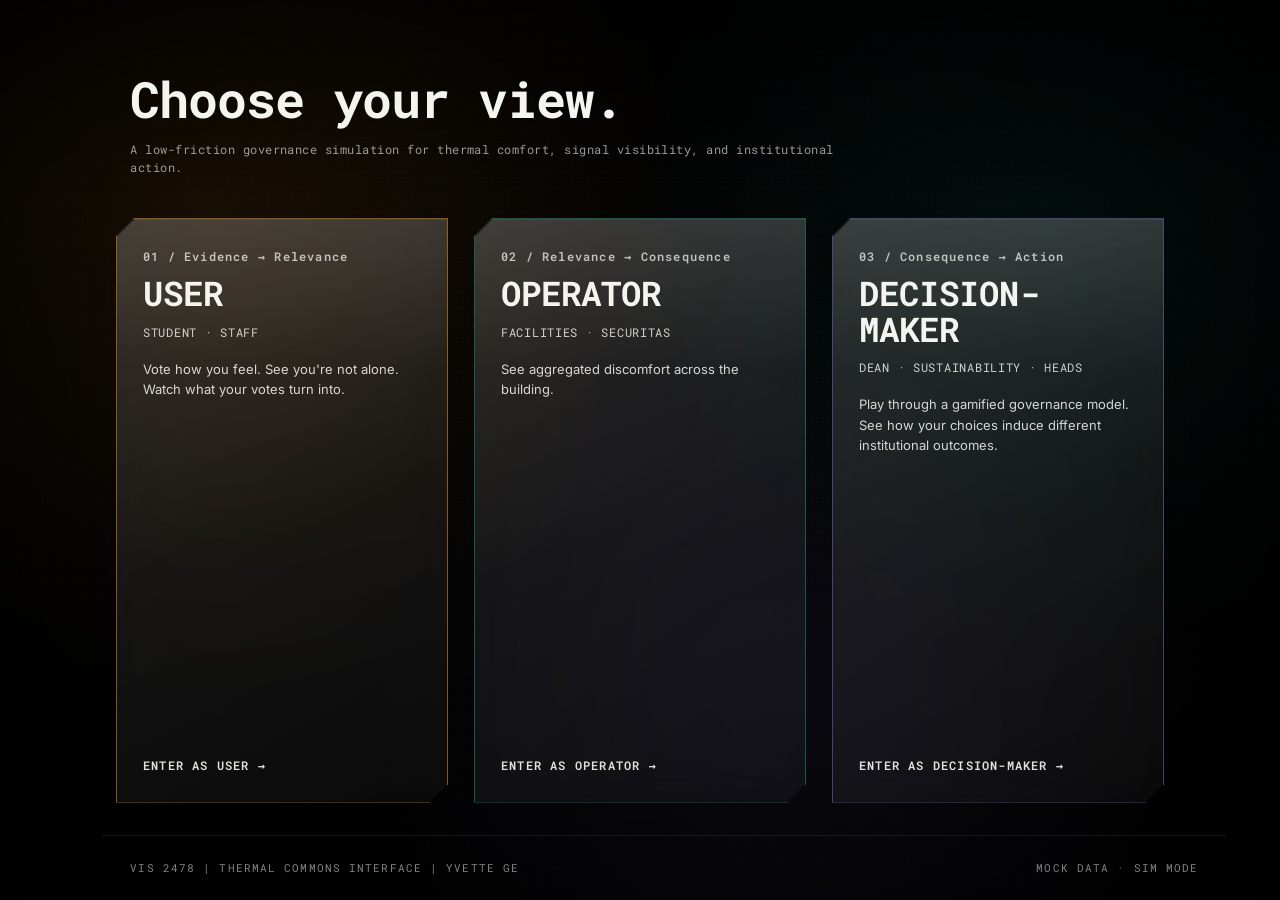
==== commit f545d7af: "Refine landing layout and prism background" ====
--- a/index.html
+++ b/index.html
@@ -8,21 +8,16 @@
 </head>
 <body>
 
-<header class="topbar">
-  <div class="brand">
-    <span class="dot"></span>
-    Gund Thermal Commons
+<div class="landing">
+  <div class="landing-prism" aria-hidden="true">
+    <div id="index-prism" class="prism-host"></div>
+    <div class="landing-noise"></div>
+    <div class="landing-vignette"></div>
   </div>
-  <div class="center">v6 · Spring 2026 · prototype</div>
-  <div class="right">
-    <a href="about.html" class="about-link">About</a>
-  </div>
-</header>
-
-<div class="landing">
 
   <div class="landing-hero">
     <h1>Choose your <span class="accent">view</span>.</h1>
+    <div class="tag">A low-friction governance simulation for thermal comfort, signal visibility, and institutional action.</div>
   </div>
 
   <div class="entries">
@@ -54,10 +49,10 @@
     <a class="entry decision" href="decision.html">
       <div>
         <div class="num">03 / Consequence → Action</div>
-        <h2>DECISION</h2>
+        <h2>DECISION-MAKER</h2>
         <div class="role-desc">Dean · Sustainability · Heads</div>
         <p class="body-desc">
-          Decide based on tuition value, not energy alone.
+          Play through a gamified governance model. See how your choices induce different institutional outcomes.
         </p>
       </div>
       <div class="arrow-cta">Enter as Decision-Maker →</div>
@@ -66,11 +61,31 @@
   </div>
 
   <div class="landing-foot">
-    <div>VIS 2478 | Utility Interface Design | Yvette Ge</div>
+    <div>VIS 2478 | Thermal Commons Interface | Yvette Ge</div>
     <div>Mock data · Sim mode</div>
   </div>
 
 </div>
 
+<script src="https://cdn.jsdelivr.net/npm/gsap@3.12.5/dist/gsap.min.js"></script>
+<script src="shared.js"></script>
+<script type="module">
+import { mountPrismField } from './prism.js';
+
+mountPrismField(document.getElementById('index-prism'), {
+  animationType: 'rotate',
+  timeScale: 0.78,
+  height: 3.5,
+  baseWidth: 5.5,
+  scale: 4.1,
+  hueShift: -0.5416,
+  colorFrequency: 1,
+  noise: 0.35,
+  glow: 1,
+  bloom: 1,
+  saturation: 0.86
+});
+</script>
+
 </body>
 </html>
--- a/shared.css
+++ b/shared.css
@@ -137,6 +137,7 @@
   display: flex;
   align-items: center;
   justify-content: space-between;
+  gap: 18px;
   padding: 14px 28px;
   border-bottom: 1px solid var(--line);
   background: var(--bg);
@@ -164,6 +165,9 @@
 .topbar .center {
   display: flex;
   align-items: center;
+  justify-content: center;
+  flex: 1 1 auto;
+  min-width: 0;
   gap: 24px;
   font-family: var(--font-h);
   font-size: 12px;
@@ -174,34 +178,231 @@
 .topbar .right {
   display: flex;
   align-items: center;
-  gap: 12px;
-}
-
-/* mode switcher in topbar */
-.mode-switch {
-  display: flex;
-  align-items: center;
-  gap: 0;
+  justify-content: flex-end;
+  flex: 0 0 24px;
+  min-width: 24px;
+}
+
+/* pill nav in topbar */
+.pill-nav-container {
+  position: relative;
+  width: max-content;
+  max-width: 100%;
+}
+
+.pill-nav {
+  --nav-h: 42px;
+  --pill-pad-x: 20px;
+  --pill-gap: 4px;
+  display: flex;
+  align-items: center;
+  justify-content: center;
+}
+
+.pill-nav-items {
+  display: flex;
+  align-items: center;
+  min-height: var(--nav-h);
+  background: rgba(15, 15, 15, 0.82);
   border: 1px solid var(--line-strong);
-  border-radius: var(--r-sm);
+  border-radius: 0;
+  clip-path: polygon(12px 0, 100% 0, 100% calc(100% - 12px), calc(100% - 12px) 100%, 0 100%, 0 12px);
+  padding: 4px;
+  box-shadow: 0 10px 30px rgba(0, 0, 0, 0.28);
+  backdrop-filter: blur(18px);
+}
+
+.pill-list {
+  list-style: none;
+  display: flex;
+  align-items: stretch;
+  gap: var(--pill-gap);
+  margin: 0;
+  padding: 0;
+  min-height: calc(var(--nav-h) - 6px);
+}
+
+.pill-list > li {
+  display: flex;
+  min-height: 100%;
+}
+
+.pill {
+  position: relative;
+  display: inline-flex;
+  align-items: center;
+  justify-content: center;
+  min-height: 100%;
+  padding: 0 var(--pill-pad-x);
+  border-radius: 0;
+  clip-path: polygon(9px 0, 100% 0, 100% calc(100% - 9px), calc(100% - 9px) 100%, 0 100%, 0 9px);
+  background: rgba(245, 245, 240, 0.9);
+  color: #000;
   overflow: hidden;
-}
-.mode-switch a {
-  padding: 7px 14px;
-  font-family: var(--font-h);
-  font-size: 11px;
-  font-weight: 500;
-  letter-spacing: 0.12em;
-  text-transform: uppercase;
-  color: var(--text-mid);
-  border-right: 1px solid var(--line-strong);
-  transition: background 0.15s, color 0.15s;
-}
-.mode-switch a:last-child { border-right: none; }
-.mode-switch a:hover { color: var(--text-hi); background: var(--surface-1); }
-.mode-switch a.active.user     { background: var(--user-accent);  color: #000; }
-.mode-switch a.active.operator { background: var(--op-accent);    color: #000; }
-.mode-switch a.active.decision { background: var(--dec-accent-2); color: #fff; }
+  font-family: var(--font-h);
+  font-weight: 600;
+  font-size: 11px;
+  letter-spacing: 0.14em;
+  text-transform: uppercase;
+  white-space: nowrap;
+  cursor: pointer;
+  box-shadow: inset 0 0 0 1px rgba(255, 255, 255, 0.18);
+}
+
+.pill .hover-circle {
+  position: absolute;
+  inset: 0;
+  border-radius: 0;
+  clip-path: inherit;
+  background: rgba(27, 27, 27, 0.96);
+  z-index: 1;
+  display: block;
+  pointer-events: none;
+  will-change: transform;
+  transform: scaleY(0);
+}
+
+.pill .label-stack {
+  position: relative;
+  display: inline-block;
+  line-height: 1;
+  z-index: 2;
+}
+
+.pill .pill-label,
+.pill .pill-label-hover {
+  display: inline-block;
+  line-height: 1;
+  will-change: transform, opacity;
+}
+
+.pill .pill-label-hover {
+  position: absolute;
+  left: 0;
+  top: 0;
+  color: var(--text-hi);
+  z-index: 3;
+  opacity: 0;
+  transform: translateY(32px);
+}
+
+.pill.is-active {
+  box-shadow: inset 0 0 0 1px rgba(0, 0, 0, 0.06);
+}
+
+.pill.is-active::after {
+  content: '';
+  position: absolute;
+  right: 9px;
+  bottom: 7px;
+  width: 8px;
+  height: 8px;
+  transform: rotate(45deg);
+  background: var(--brand-orange);
+  z-index: 4;
+}
+
+.pill.nav-home.is-active::after,
+.pill.nav-about.is-active::after { background: var(--brand-orange); }
+.pill.nav-user.is-active::after { background: var(--user-accent); }
+.pill.nav-operator.is-active::after { background: var(--op-accent); }
+.pill.nav-decision.is-active::after { background: var(--dec-accent-2); }
+
+.pill.is-hovered .hover-circle {
+  transform: scaleY(1);
+}
+
+.pill.is-hovered .pill-label {
+  transform: translateY(-32px);
+}
+
+.pill.is-hovered .pill-label-hover {
+  transform: translateY(0);
+  opacity: 1;
+}
+
+.desktop-only {
+  display: block;
+}
+
+.mobile-only {
+  display: none;
+}
+
+.mobile-menu-button {
+  width: var(--nav-h);
+  height: var(--nav-h);
+  border-radius: 0;
+  clip-path: polygon(10px 0, 100% 0, 100% calc(100% - 10px), calc(100% - 10px) 100%, 0 100%, 0 10px);
+  border: 1px solid var(--line-strong);
+  background: rgba(15, 15, 15, 0.84);
+  display: none;
+  flex-direction: column;
+  align-items: center;
+  justify-content: center;
+  gap: 4px;
+  padding: 0;
+  backdrop-filter: blur(18px);
+}
+
+.hamburger-line {
+  width: 16px;
+  height: 2px;
+  border-radius: 999px;
+  background: var(--text-hi);
+  transform-origin: center;
+}
+
+.mobile-menu-popover {
+  position: absolute;
+  top: calc(100% + 10px);
+  right: 0;
+  width: min(280px, calc(100vw - 32px));
+  padding: 4px;
+  background: rgba(15, 15, 15, 0.86);
+  border: 1px solid var(--line-strong);
+  border-radius: 0;
+  clip-path: polygon(16px 0, 100% 0, 100% calc(100% - 16px), calc(100% - 16px) 100%, 0 100%, 0 16px);
+  box-shadow: 0 18px 42px rgba(0, 0, 0, 0.35);
+  display: none;
+  z-index: 30;
+  backdrop-filter: blur(18px);
+}
+
+.mobile-menu-popover.is-open {
+  display: block;
+}
+
+.mobile-menu-list {
+  display: flex;
+  flex-direction: column;
+  gap: 4px;
+}
+
+.mobile-menu-link {
+  display: block;
+  padding: 13px 16px;
+  border-radius: 0;
+  clip-path: polygon(9px 0, 100% 0, 100% calc(100% - 9px), calc(100% - 9px) 100%, 0 100%, 0 9px);
+  background: rgba(245, 245, 240, 0.92);
+  color: #000;
+  font-family: var(--font-h);
+  font-size: 11px;
+  font-weight: 600;
+  letter-spacing: 0.14em;
+  text-transform: uppercase;
+}
+
+.mobile-menu-link.is-active {
+  background: var(--surface-3);
+  color: var(--text-hi);
+}
+
+.mobile-menu-link.nav-user.is-active { box-shadow: inset 0 0 0 1px var(--user-accent); }
+.mobile-menu-link.nav-operator.is-active { box-shadow: inset 0 0 0 1px var(--op-accent); }
+.mobile-menu-link.nav-decision.is-active { box-shadow: inset 0 0 0 1px var(--dec-accent-2); }
+.mobile-menu-link.nav-home.is-active,
+.mobile-menu-link.nav-about.is-active { box-shadow: inset 0 0 0 1px var(--brand-orange); }
 
 .about-link {
   font-family: var(--font-h);
@@ -236,6 +437,37 @@
   font-size: 11px;
   letter-spacing: 0.05em;
   font-weight: 500;
+}
+
+@media (max-width: 900px) {
+  .topbar {
+    padding: 12px 16px;
+  }
+
+  .topbar .brand {
+    font-size: 11px;
+    letter-spacing: 0.07em;
+  }
+
+  .topbar .center {
+    justify-content: flex-end;
+  }
+
+  .topbar .right {
+    display: none;
+  }
+
+  .desktop-only {
+    display: none;
+  }
+
+  .mobile-only {
+    display: block;
+  }
+
+  .mobile-menu-button {
+    display: flex;
+  }
 }
 
 /* =========================================================================
@@ -1300,107 +1532,199 @@
   min-height: 100vh;
   display: flex;
   flex-direction: column;
+  position: relative;
+  overflow: hidden;
+  background:
+    radial-gradient(circle at 15% 22%, rgba(220, 129, 22, 0.14), transparent 38%),
+    radial-gradient(circle at 82% 26%, rgba(15, 140, 123, 0.12), transparent 34%),
+    radial-gradient(circle at 62% 78%, rgba(110, 95, 184, 0.12), transparent 40%),
+    #030303;
+}
+
+.landing-prism {
+  position: absolute;
+  inset: 0;
+  z-index: 0;
+  pointer-events: none;
+}
+
+.prism-host {
+  position: absolute;
+  inset: 0;
+}
+
+.landing-noise,
+.landing-vignette {
+  position: absolute;
+  inset: 0;
+}
+
+.landing-noise {
+  opacity: 0.2;
+  background-image:
+    radial-gradient(rgba(255,255,255,0.18) 0.6px, transparent 0.6px);
+  background-size: 5px 5px;
+  mix-blend-mode: soft-light;
+}
+
+.landing-vignette {
+  background:
+    linear-gradient(180deg, rgba(0,0,0,0.5) 0%, rgba(0,0,0,0.1) 22%, rgba(0,0,0,0.36) 100%),
+    radial-gradient(circle at 50% 54%, transparent 0%, rgba(0,0,0,0.14) 56%, rgba(0,0,0,0.56) 100%);
+}
+
+.landing > *:not(.landing-prism) {
+  position: relative;
+  z-index: 1;
 }
 .landing-hero {
   flex: 0 0 auto;
-  padding: 80px 28px 40px;
-  text-align: center;
-  border-bottom: 1px solid var(--line);
+  padding: 72px 28px 18px;
+  text-align: left;
+  width: min(980px, calc(100vw - 112px));
+  margin-left: clamp(28px, 8vw, 124px);
 }
 .landing-hero .eyebrow { color: var(--brand-orange); margin-bottom: 16px; }
 .landing-hero h1 {
   font-family: var(--font-display);
   font-weight: 800;
-  font-size: 64px;
-  line-height: 1.05;
+  font-size: 50px;
+  line-height: 1.08;
   margin: 0;
   letter-spacing: -0.02em;
 }
-.landing-hero h1 .accent { color: var(--brand-orange); }
+.landing-hero h1 .accent { color: var(--text-hi); }
 .landing-hero .tag {
-  margin-top: 24px;
-  font-family: var(--font-h);
-  font-size: 16px;
+  margin-top: 14px;
+  font-family: var(--font-h);
+  font-size: 12px;
   letter-spacing: 0.04em;
-  color: var(--text-mid);
-  max-width: 720px;
-  margin-left: auto;
-  margin-right: auto;
+  color: rgba(245, 245, 240, 0.62);
+  max-width: 760px;
+  line-height: 1.5;
+  margin-left: 0;
+  margin-right: 0;
 }
 .entries {
   flex: 1;
   display: grid;
-  grid-template-columns: repeat(3, 1fr);
-  gap: 0;
+  grid-template-columns: repeat(3, minmax(248px, 332px));
+  justify-content: center;
+  gap: 26px;
+  width: fit-content;
+  max-width: calc(100vw - 56px);
+  padding: 24px 28px 32px;
+  margin-left: auto;
+  margin-right: auto;
 }
 .entry {
   display: flex;
   flex-direction: column;
   justify-content: space-between;
-  padding: 56px 40px;
-  border-right: 1px solid var(--line);
+  padding: 28px 26px;
+  border: 1px solid rgba(255,255,255,0.09);
   text-decoration: none;
   color: inherit;
   cursor: pointer;
-  transition: background 0.2s;
+  transition: transform 0.24s ease, border-color 0.24s ease, background 0.24s ease, box-shadow 0.24s ease;
   position: relative;
-  min-height: 480px;
-}
-.entry:last-child { border-right: none; }
-.entry:hover { background: var(--surface-1); }
+  min-height: 350px;
+  background:
+    linear-gradient(160deg, rgba(255,255,255,0.12) 0%, rgba(255,255,255,0.045) 52%, rgba(255,255,255,0.025) 100%);
+  backdrop-filter: blur(22px) saturate(118%);
+  -webkit-backdrop-filter: blur(22px) saturate(118%);
+  clip-path: polygon(18px 0, 100% 0, 100% calc(100% - 18px), calc(100% - 18px) 100%, 0 100%, 0 18px);
+  box-shadow:
+    inset 0 1px 0 rgba(255,255,255,0.06),
+    0 16px 36px rgba(0,0,0,0.14);
+}
+.entry::before {
+  content: '';
+  position: absolute;
+  inset: 0;
+  clip-path: inherit;
+  background:
+    linear-gradient(180deg, rgba(255,255,255,0.07), transparent 26%),
+    linear-gradient(145deg, rgba(255,255,255,0.05), rgba(255,255,255,0.015));
+  pointer-events: none;
+}
+.entry:hover {
+  transform: translateY(-4px);
+  background:
+    linear-gradient(160deg, rgba(255,255,255,0.15) 0%, rgba(255,255,255,0.06) 52%, rgba(255,255,255,0.03) 100%);
+  box-shadow:
+    inset 0 1px 0 rgba(255,255,255,0.09),
+    0 18px 40px rgba(0,0,0,0.18);
+}
 .entry .num {
   font-family: var(--font-display);
   font-weight: 600;
+  font-size: 12px;
+  letter-spacing: 0.10em;
+  color: rgba(245, 245, 240, 0.74);
+  position: relative;
+  z-index: 1;
+}
+.entry h2 {
+  font-family: var(--font-display);
+  font-weight: 700;
+  font-size: 34px;
+  line-height: 1.05;
+  margin: 10px 0 0;
+  position: relative;
+  z-index: 1;
+}
+.entry .role-desc {
+  margin-top: 12px;
+  font-family: var(--font-h);
+  font-size: 12px;
+  letter-spacing: 0.06em;
+  text-transform: uppercase;
+  color: rgba(245, 245, 240, 0.82);
+  position: relative;
+  z-index: 1;
+}
+.entry .body-desc {
+  margin-top: 18px;
   font-size: 13px;
+  line-height: 1.58;
+  color: rgba(245, 245, 240, 0.86);
+  position: relative;
+  z-index: 1;
+}
+.entry .arrow-cta {
+  margin-top: 24px;
+  display: inline-flex;
+  align-items: center;
+  gap: 12px;
+  font-family: var(--font-h);
+  font-weight: 600;
+  font-size: 12px;
   letter-spacing: 0.10em;
-  color: var(--text-low);
-}
-.entry h2 {
-  font-family: var(--font-display);
-  font-weight: 700;
-  font-size: 42px;
-  line-height: 1.05;
-  margin: 12px 0 0;
-}
-.entry .role-desc {
-  margin-top: 14px;
-  font-family: var(--font-h);
-  font-size: 13px;
-  letter-spacing: 0.06em;
-  text-transform: uppercase;
-  color: var(--text-mid);
-}
-.entry .body-desc {
-  margin-top: 20px;
-  font-size: 14px;
-  line-height: 1.6;
-  color: var(--text-hi);
-}
-.entry .arrow-cta {
-  margin-top: 32px;
-  display: inline-flex;
-  align-items: center;
-  gap: 12px;
-  font-family: var(--font-h);
-  font-weight: 600;
-  font-size: 13px;
-  letter-spacing: 0.10em;
-  text-transform: uppercase;
-}
-.entry.user h2,     .entry.user .arrow-cta     { color: var(--user-accent); }
-.entry.operator h2, .entry.operator .arrow-cta { color: var(--op-accent); }
-.entry.decision h2, .entry.decision .arrow-cta { color: var(--dec-accent-2); }
+  text-transform: uppercase;
+  color: rgba(245, 245, 240, 0.92);
+  position: relative;
+  z-index: 1;
+}
+.entry.user { border-color: rgba(220, 129, 22, 0.62); }
+.entry.operator { border-color: rgba(15, 140, 123, 0.62); }
+.entry.decision { border-color: rgba(110, 95, 184, 0.62); }
+.entry.user h2,
+.entry.operator h2,
+.entry.decision h2 { color: #F5F5F0; }
 
 .landing-foot {
   padding: 24px 28px;
-  border-top: 1px solid var(--line);
+  border-top: 1px solid rgba(245, 245, 240, 0.08);
   display: flex;
   justify-content: space-between;
   font-family: var(--font-h);
   font-size: 11px;
   letter-spacing: 0.10em;
   text-transform: uppercase;
-  color: var(--text-low);
+  color: rgba(245, 245, 240, 0.52);
+  width: min(1124px, calc(100vw - 112px));
+  margin-left: clamp(28px, 8vw, 124px);
 }
 
 /* =========================================================================
@@ -1502,11 +1826,31 @@
 .spacer-lg { height: 48px; }
 
 @media (max-width: 880px) {
-  .entries { grid-template-columns: 1fr; }
-  .entry { border-right: none; border-bottom: 1px solid var(--line); min-height: auto; }
+  .landing-hero {
+    width: auto;
+    margin-left: 0;
+  }
+  .entries {
+    grid-template-columns: 1fr;
+    width: auto;
+    max-width: none;
+    margin-left: 0;
+    margin-right: 0;
+    padding: 18px 16px 24px;
+    gap: 14px;
+  }
+  .entry { min-height: auto; padding: 24px 22px; }
+  .landing-hero { padding: 48px 16px 18px; }
   .vote-grid { grid-template-columns: repeat(2, 1fr); }
   .scenarios, .row-3 { grid-template-columns: 1fr; }
   .dim-gauge { grid-template-columns: repeat(2, 1fr); }
   .whatif { grid-template-columns: 1fr; }
-  .landing-hero h1 { font-size: 40px; }
-}
+  .landing-hero h1 { font-size: 36px; }
+  .landing-foot {
+    width: auto;
+    margin-left: 0;
+    padding: 18px 16px 24px;
+    gap: 10px;
+    flex-direction: column;
+  }
+}
